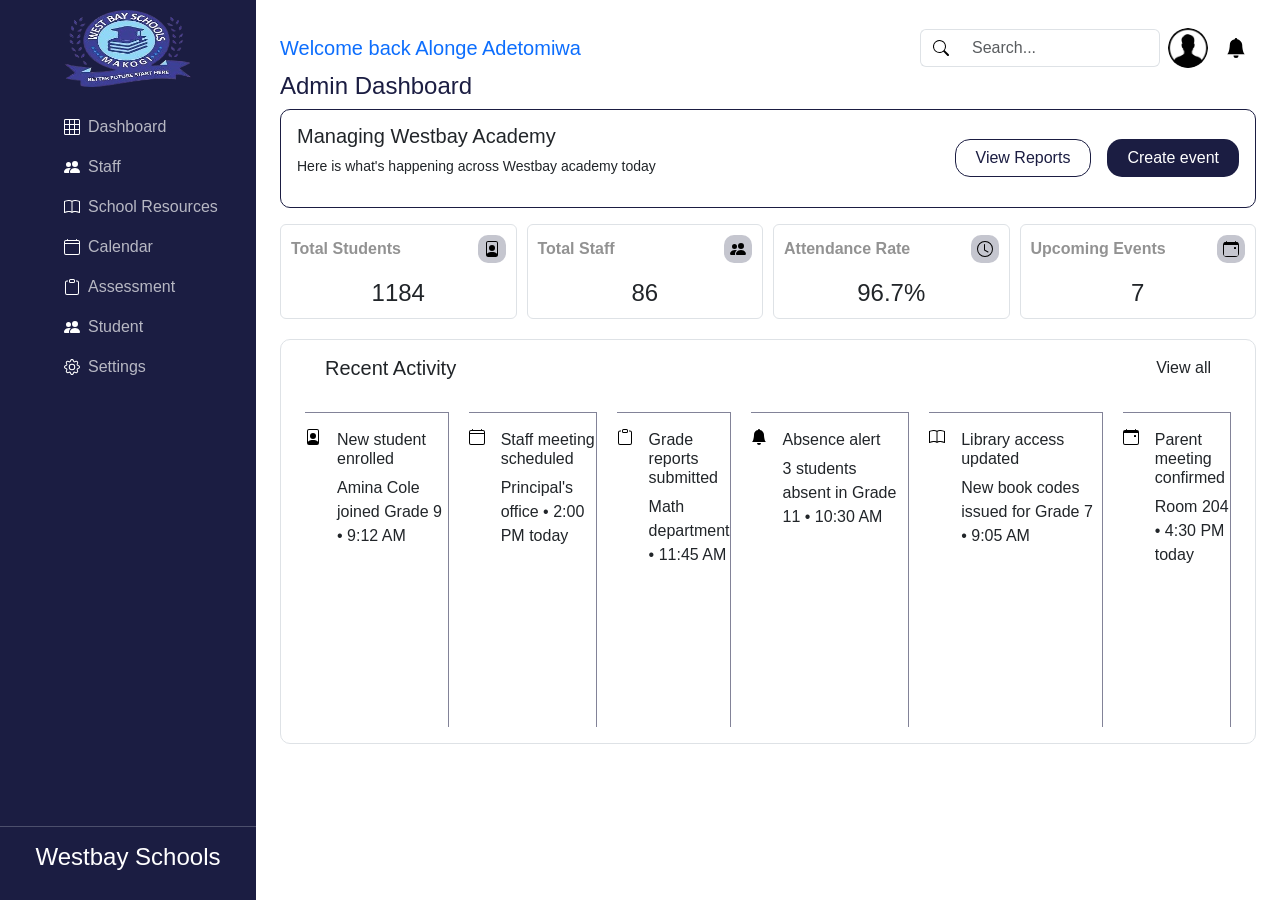
==== index.html @ 0455f5ca "Add files via upload" ====
<!doctype html>
<html lang="en">
  <head>
    <meta charset="UTF-8" />
    <meta name="viewport" content="width=device-width, initial-scale=1.0" />
    <title>Westbay school management app</title>
    <link rel="icon" type="image/png" href="img/logo-YlckUMDA.png" />
    <link
      href="https://cdn.jsdelivr.net/npm/bootstrap@5.3.8/dist/css/bootstrap.min.css"
      rel="stylesheet"
      integrity="sha384-sRIl4kxILFvY47J16cr9ZwB07vP4J8+LH7qKQnuqkuIAvNWLzeN8tE5YBujZqJLB"
      crossorigin="anonymous"
    />
    <script
      src="https://cdn.jsdelivr.net/npm/bootstrap@5.3.8/dist/js/bootstrap.bundle.min.js"
      integrity="sha384-FKyoEForCGlyvwx9Hj09JcYn3nv7wiPVlz7YYwJrWVcXK/BmnVDxM+D2scQbITxI"
      crossorigin="anonymous"
    ></script>
    <link rel="stylesheet" href="style.css" />
  </head>
  <body>
    <div class="sidebar">
      <div class="logo">
        <a href="index.html">
          <img src="img/logo-YlckUMDA.png" alt="" width="50%" class="" />
        </a>
      </div>

      <div class="sidebar-nav-links">
        <nav class="navbar navbar-expand">
          <ul class="d-flex flex-column gap-3">
            <li class="nav-item">
              <a
                href="index.html" id="active"
                class="text-decoration-none d-flex gap-2 align-items-center"
                ><img
                  src="img/grid-3x3.svg"
                  alt=""
                  class="nav-link"
                />Dashboard</a
              >
            </li>
            <li class="nav-item">
              <a
                href="staff.html"
                class="text-decoration-none d-flex gap-2 align-items-center"
                ><img
                  src="img/people-fill.svg"
                  alt=""
                  class="nav-link"
                />Staff</a
              >
            </li>
            <li class="nav-item">
              <a
                href="SchoolResources.html"
                class="text-decoration-none d-flex gap-2 align-items-center"
                ><img src="img/book.svg" alt="" class="nav-link" />School
                Resources</a
              >
            </li>
            <li class="nav-item">
              <a
                href="Calendar.html"
                class="text-decoration-none d-flex gap-2 align-items-center"
                ><img
                  src="img/calendar4.svg"
                  alt=""
                  class="nav-link"
                />Calendar</a
              >
            </li>
            <li class="nav-item">
              <a
                href="Assessment.html"
                class="text-decoration-none d-flex gap-2 align-items-center"
                ><img
                  src="img/clipboard.svg"
                  alt=""
                  class="nav-link"
                />Assessment</a
              >
            </li>
            <li class="nav-item">
              <a
                href=""
                class="text-decoration-none d-flex gap-2 align-items-center"
                ><img
                  src="img/people-fill.svg"
                  alt=""
                  class="nav-link"
                />Student</a
              >
            </li>
            <li class="nav-item">
              <a
                href=""
                class="text-decoration-none d-flex gap-2 align-items-center"
                ><img src="img/gear.svg" alt="" class="nav-link" />Settings</a
              >
            </li>
          </ul>
        </nav>
      </div>

      <div class="sidebar-bottom">
        <hr class="border-top"/>
        <h1 class="text-white text-center">Westbay Schools</h1>
      </div>
    </div>

    <main class="dashboard-main">
      <div class="main-top">
        <h1 class="h5 text-primary">Welcome back Alonge Adetomiwa</h1>

        <div class="main-top-right d-flex gap-2">
          <div class="search-box input-group">
            <span class="input-group-text bg-white border-end-0">
              <img src="img/search.svg" alt="Search" />
            </span>
            <input
              type="search"
              class="form-control border-start-0"
              placeholder="Search..."
              aria-label="Search"
            />
          </div>
          <img
            class="profile-avatar"
            src="img/Business avatar profile black icon_ Man of user vector symbol in trendy flat style isolated on  Male profile people diverse face for social network or web_.jpg"
            alt="User profile"
          />
          <button class="notification-button" type="button" aria-label="Notifications">
            <img src="img/bell-fill.svg" alt="" />
          </button>
        </div>

        
      </div>
      <div class=" ">
          <p class="h4" style="color: #1B1D42 ;">Admin Dashboard</p>
        <div class="hero-section d-flex flex-row justify-content-between align-items-center ">

          <div class="text">
            <p class="h5 fw-">Managing Westbay Academy</p>
            <p class="small">Here is what's happening across Westbay academy today</p>
          </div>

          <div class="button-hero d-flex flex-row gap-3">
            <button class="view">View Reports</button>
          <button class="create">Create event</button>
          </div>
        </div>

        <div class="cardi">
          <div class="card1 border rounded">
            <p class="h8 fw-50 text-left">Total Students <img src="img/file-person.svg" alt=""></p>
            <p class="h1 text-center">1184</p>
          </div>
          <div class="card2 border rounded">
            <p class="h8 fw-50">Total Staff <img src="img/people-fill.svg" alt=""></p>
            <p class="h1 text-center">86</p>
          </div>
          <div class="card3 border rounded">
            <p class="h8 fw-50">Attendance Rate <img src="img/clock.svg" alt=""></p>
            <p class="h1 text-center">96.7%</p>
          </div>
          <div class="card4 border rounded">
            <p class="h8 fw-50">Upcoming Events <img src="img/calendar-event.svg" alt=""></p>
            <p class="h1 text-center">7</p>
          </div>
        </div>
      </div>

      <div class="latest-post container w-100 border">

        <div class="latest-post-head">
          <p class="h5">Recent Activity</p>
          <p class="h8">View all</p>
        </div>
        <ul class="activity-list container">
          <li class="activity-item">
            <img src="img/file-person.svg" alt="">
            <div>
              <p class="h6">New student enrolled</p>
              <p>Amina Cole joined Grade 9 &bull; 9:12 AM</p>
            </div>
          </li>
          <li class="activity-item">
            <img src="img/calendar4.svg" alt="">
            <div>
              <p class="h6">Staff meeting scheduled</p>
              <p>Principal's office &bull; 2:00 PM today</p>
            </div>
          </li>
          <li class="activity-item">
            <img src="img/clipboard.svg" alt="">
            <div>
              <p class="h6">Grade reports submitted</p>
              <p>Math department &bull; 11:45 AM</p>
            </div>
          </li>
          <li class="activity-item">
            <img src="img/bell-fill.svg" alt="">
            <div>
              <p class="h6">Absence alert</p>
              <p>3 students absent in Grade 11 &bull; 10:30 AM</p>
            </div>
          </li>
          <li class="activity-item">
            <img src="img/book.svg" alt="">
            <div>
              <p class="h6">Library access updated</p>
              <p>New book codes issued for Grade 7 &bull; 9:05 AM</p>
            </div>
          </li>
          <li class="activity-item">
            <img src="img/calendar-event.svg" alt="">
            <div>
              <p class="h6">Parent meeting confirmed</p>
              <p>Room 204 &bull; 4:30 PM today</p>
            </div>
          </li>
        </ul>
      </div>
    </main>
  </body>
</html>
---- style.css ----
*{
    margin: 0;
    padding: 0;
    list-style: none;
    font-family: 'Poppins', sans-serif;
}

body{
    position: relative;
    display: flex;
    min-height: 100vh;
}


.sidebar{
     width: 260px;
     background: #1B1D42;
     height: 100vh;
     flex-shrink: 0;
    display: flex;
    flex-direction: column;
}

main{
    flex: 1;
    padding: 2rem;
}

.dashboard-main{
    box-sizing: border-box;
    min-width: 0;
    max-width: 1280px;
    padding: 1.5rem;
}

body:has(.dashboard-main) .sidebar{
    width: clamp(160px, 20vw, 260px);
    flex-basis: clamp(160px, 20vw, 260px);
}

.main-top{
    display: flex;
    align-items: center;
    justify-content: space-between;
    gap: 1rem;
    min-height: 48px;
}

.main-top h1{
    margin: 0;
    color: #1B1D42;
    white-space: nowrap;
}

.main-top-right{
    align-items: center;
}

.search-box{
    width: min(240px, 28vw);
}

.search-box img{
    width: 16px;
    height: 16px;
}

.search-box .input-group-text,
.search-box .form-control{
    border-color: #dee2e6;
}

.profile-avatar{
    width: 40px;
    height: 40px;
    border-radius: 50%;
    object-fit: cover;
}

.notification-button{
    display: grid;
    width: 40px;
    height: 40px;
    place-items: center;
    padding: 0;
    border: 0;
    background: transparent;
}

.notification-button img{
    width: 20px;
    height: 20px;
}

.sidebar .logo a {
    padding-top: 10px;
    display: flex;
    align-items: center;
    justify-content: center;
}

nav.navbar{
    margin-top: 20px;
}

.sidebar-nav-links img {
    filter: brightness(0) invert(1);
}

.sidebar-nav-links li{
    padding: 0 2rem;
    border-radius: 5px;
}

.sidebar-nav-links li:hover{
background: #9090907a;
padding: 0 2rem;

}

.sidebar-nav-links a{
    color: rgba(255, 255, 255, 0.688);
}

.sidebar-bottom{
    width: 100%;
    margin-top: auto;
    padding-bottom: 20px;
}

/* hr{
    width: 100%;
    border: 0;
    border-top: 1px solid rgba(255, 255, 255, 0.35);
} */

.sidebar-bottom h1{
    font-size: 1.5rem;
}

/* Main sections */

.hero-section{
 border: 1px solid #1B1D42;
 border-radius: 10px;
 padding: 14px 16px;
}

.button-hero button{
    border: none;
    padding: 6px 20px;
    border-radius: 15px;
}

button.view{
    background: none;
    border: 1px solid #1B1D42;
    color: #1B1D42;
}

button.create{
    background: #1B1D42;
    color: white;
}

.cardi{
    display: grid;
    grid-template-columns: repeat(4, minmax(0, 1fr));
    gap: 10px;
    margin-top: 16px;
}

.dashboard-main .cardi > div{
    min-width: 0;
    padding: 10px;
}

.dashboard-main .cardi p.h1{
    margin: 0.75rem 0 0;
    font-size: 1.5rem;
}

.cardi p.h8{
    display: flex;
    align-items: center;
    justify-content: space-between;
    gap: 10px;
    color: #3f3f3f91;
    font-weight:600;
}

.cardi p.h8 img{
    flex: 0 0 28px;
    width: 28px;
    height: 28px;
    padding: 6px;
    box-sizing: border-box;
    border-radius: 10px;
    background: #1b1d4240;
}

.latest-post{
    display: flex;
    box-sizing: border-box;
    flex-direction: column;
    height:45vh;
    border-radius: 10px;
    overflow: hidden;
}

.latest-post-head{
    display: flex;
    flex: 0 0 auto;
    justify-content: space-between;
    padding: 1rem 2rem;
}

.card1, .card2, .card3, .card4{
    padding: 9px;
}

/* @media (max-width: 900px){
    .dashboard-main .cardi{
        grid-template-columns: repeat(2, minmax(0, 1fr));
    }
}

@media (max-width: 520px){
    .dashboard-main .cardi{
        grid-template-columns: 1fr;
    }
} */

.latest-post{
    margin-top: 20px;
    overflow: auto;
}

.activity-list{
    display: flex;
    flex: 1;
    gap: 20px;
}

.activity-item{
    padding-top: 1rem;
    display: flex;
    align-items: baseline;
    gap: 1rem;
    border-right: 1px solid #1b1d428b;
    border-top: 1px solid #1b1d428b;
}

/* Staff Section */
.staff-heading{
    display: flex;
    align-items: center;
    justify-content: space-between;
}

.staff-heading button{
    border: none;
    padding: 10px 19px;
    border-radius: 10px;
    background: linear-gradient(45deg, #1B1D42, #141cb2);
    color: white;
    display: inline-flex;
    align-items: center;
    gap: 8px;
}

.staff-heading button.upload{
    background: none;
    border: 2px solid #1B1D42;
    color: #1B1D42;
    font-weight: 500;
}



.staff-heading-right button:last-child img {
    filter: brightness(0) invert(1);
}

.staff-courses{
    margin-top: 20px;
}

.staff-courses{
    color: white;
}

.staff-courses button{
    padding: 8px 55px;
    font-weight: 600;
    border: 1px solid rgba(0, 0, 0, 0.092);
       display: inline-flex;
    align-items: center;
    gap: 10px;
    border-radius: 5px;
}

.staff-courses button:active{
    background: #1B1D42;
}

.staff-search{
    display: flex;
    align-items: center;
    gap: 10px;
    width: min(100%, 420px);
    margin-top: 20px;
    padding: 0 14px;
    border: 1px solid #d7d9e0;
    border-radius: 6px;
    background: #fff;
}

.staff-search img{
    width: 18px;
    height: 18px;
}

.staff-search input{
    width: 100%;
    min-width: 0;
    padding: 12px 0;
    border: 0;
    outline: 0;
    background: transparent;
    font: inherit;
}

.staff-heading-right{
    display: flex;
    align-items: center;
    gap: 10px;
}

.staff-message{
    min-height: 20px;
    margin-top: 12px;
    color: #32765a;
    font-size: 0.8rem;
}

.staff-message.is-error{
    color: #b42318;
}

.staff-table-wrap{
    width: 100%;
    max-height: min(50vh, 560px);
    margin-top: 8px;
    overflow: auto;
    overscroll-behavior: contain;
    border: 1px solid #e7e9ee;
    border-radius: 6px;
    background: #fff;
}

.staff-table{
    width: 100%;
    min-width: 700px;
    border-collapse: collapse;
    text-align: left;
}

.staff-table th{
    position: sticky;
    top: 0;
    z-index: 1;
    padding: 12px 16px;
    background: #fafbfc;
    color: #858b97;
    font-size: 0.68rem;
    font-weight: 700;
    text-transform: uppercase;
}

.staff-table td{
    height: 58px;
    padding: 8px 16px;
    border-top: 1px solid #eceef2;
    color: #818897;
    font-size: 0.78rem;
}

.staff-name-block{
    display: flex;
    align-items: center;
    gap: 10px;
    min-width: 180px;
}

.staff-avatar{
    display: grid;
    flex: 0 0 30px;
    width: 30px;
    height: 30px;
    place-items: center;
    border-radius: 8px;
    background: linear-gradient(45deg, #1B1D42, #141cb2);
    color: #fff;
    font-size: 0.65rem;
    font-weight: 700;
}

.staff-name-details{
    display: flex;
    min-width: 0;
    flex-direction: column;
    gap: 3px;
}

.staff-name-details strong{
    overflow: hidden;
    color: #242631;
    font-size: 0.78rem;
    font-weight: 600;
    text-overflow: ellipsis;
    white-space: nowrap;
}

.staff-code{
    color: #9298a3;
    font-size: 0.65rem;
}

.staff-email{
    min-width: 210px;
}

.staff-role{
    min-width: 160px;
}

.staff-status{
    display: inline-block;
    padding: 4px 8px;
    border-radius: 5px;
    font-size: 0.65rem;
    font-weight: 600;
    white-space: nowrap;
}

.staff-status.is-active{
    background: #d9f7e8;
    color: #188653;
}

.staff-status.is-pending{
    background: #fff1cf;
    color: #9d6b00;
}

.staff-actions-heading{
    text-align: right;
}

.staff-row-actions{
    display: flex;
    align-items: center;
    justify-content: flex-end;
    gap: 6px;
}

.staff-row-action{
    display: grid;
    width: 24px;
    height: 24px;
    padding: 0;
    place-items: center;
    border: 0;
    border-radius: 4px;
    background: transparent;
    color: #737987;
    cursor: pointer;
}

.staff-row-action svg{
    width: 14px;
    height: 14px;
}

.staff-row-action.is-delete{
    color: #d92d20;
}

.staff-row-action:hover{
    background: #f0f1f4;
}

.staff-row-action.is-delete:hover{
    background: #fff0ee;
}

.staff-empty{
    padding: 24px;
    color: #818897;
    font-size: 0.875rem;
    text-align: center;
}

.staff-dialog{
    width: min(440px, calc(100% - 32px));
    margin: auto;
    padding: 24px;
    border: 1px solid #e7e9ee;
    border-radius: 8px;
    box-shadow: 0 18px 50px #11182733;
}

.staff-dialog::backdrop{
    background: #17182766;
}

.staff-dialog form{
    display: flex;
    flex-direction: column;
    gap: 10px;
}

.staff-dialog-heading{
    display: flex;
    align-items: center;
    justify-content: space-between;
    margin-bottom: 8px;
}

.staff-dialog-heading h2{
    color: #1b1d42;
    font-size: 1.15rem;
}

.staff-dialog-close{
    border: 0;
    background: transparent;
    color: #666;
    font-size: 1.5rem;
    cursor: pointer;
}

.staff-dialog label{
    color: #454957;
    font-size: 0.8rem;
    font-weight: 600;
}

.staff-dialog input,
.staff-dialog select{
    width: 100%;
    padding: 10px 11px;
    border: 1px solid #d7d9e0;
    border-radius: 5px;
    background: #fff;
    color: #242631;
    font: inherit;
}

.staff-dialog-actions{
    display: flex;
    justify-content: flex-end;
    gap: 8px;
    margin-top: 12px;
}

.staff-dialog-actions button{
    padding: 9px 13px;
    border: 1px solid #1b1d42;
    border-radius: 5px;
    background: #1b1d42;
    color: #fff;
    cursor: pointer;
}

.staff-dialog-actions .staff-cancel{
    background: #fff;
    color: #1b1d42;
}

.resource-header{
    display: flex;
    align-items: center;
    justify-content: space-between;
}

.resource-header-right select{
    min-width: 190px;
    padding: 9px 10px 9px 10px;
    border: 1px solid #1b1d42;
    border-radius: 5px;
    background: #fff;
    color: #1b1d42;
    font: inherit;
    font-weight: 600;
    cursor: pointer;
}

.resource-header-right select:focus{
    /* outline: 3px solid rgba(27, 29, 66, 0.2); */
    outline-offset: 2px;
}

.resource-header-right select option{
    background: #fff;
    color: #1b1d42;
    text-align: center;
    outline: none;
}


.upload{
    background: linear-gradient(45deg, #1B1D42, #141cb2);
    color: white;
    font-weight: 500;
    align-items: center;
    gap: 8px;   
    font-size: 0.9rem;
    border: none;
    border-radius: 10px;
    padding: 10px 19px;
}
.resource-header-right button.upload img{
    filter: brightness(0) invert(1);
}

.resource-header-right{
    display: flex;
    align-items: center;
    gap: 12px;
}

.resource-message{
    min-height: 1.5rem;
    margin: 18px 0 0;
    color: #356b4b;
    font-size: 0.9rem;
}

.resource-message.is-error{
    color: #a32d36;
}

.resource-grid{
    display: grid;
    grid-template-columns: repeat(auto-fill, minmax(min(100%, 260px), 1fr));
    gap: 16px;
    margin-top: 8px;
}

.resource-card{
    min-width: 0;
    padding: 18px;
    border: 1px solid #d8dce5;
    border-radius: 6px;
    background: #fff;
}

.resource-card-top,
.resource-card-footer,
.resource-card-actions{
    display: flex;
    align-items: center;
    justify-content: space-between;
    gap: 12px;
}

.resource-file-type,
.resource-card-category{
    color: #515970;
    font-size: 0.78rem;
    font-weight: 700;
    text-transform: uppercase;
}

.resource-card-status{
    color: #356b4b;
    font-size: 0.8rem;
    font-weight: 600;
}

.resource-card-name{
    overflow-wrap: anywhere;
    margin: 18px 0 8px;
    color: #1b1d42;
    font-size: 1rem;
    font-weight: 700;
}

.resource-card-size{
    color: #687084;
    font-size: 0.85rem;
}

.resource-card-footer{
    margin-top: 18px;
    padding-top: 14px;
    border-top: 1px solid #e6e8ee;
}

.resource-card-actions a,
.resource-card-actions button{
    border: 0;
    background: transparent;
    color: #1b1d42;
    font: inherit;
    font-size: 0.88rem;
    font-weight: 700;
    text-decoration: none;
    cursor: pointer;
}

.resource-card-actions button{
    color: #a32d36;
}

.resource-empty{
    margin-top: 28px;
    color: #687084;
    text-align: center;
}

/* [hidden]{
    display: none !important;
} */

@media (max-width: 700px){
    .resource-header,
    .resource-header-right{
        align-items: stretch;
        flex-direction: column;
    }

    .resource-header-right select,
    .resource-header-right .upload{
        width: 100%;
    }
}
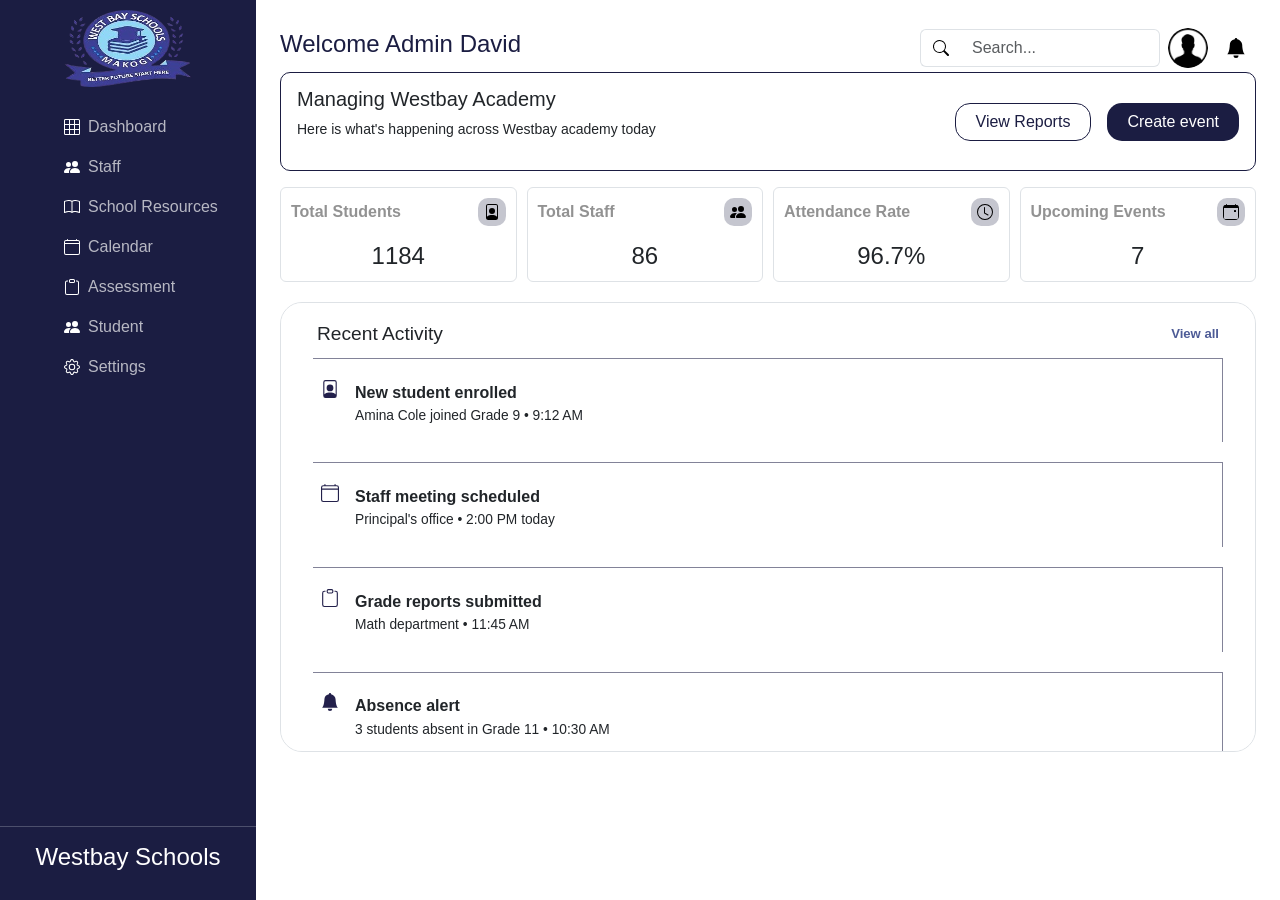
==== commit a4d0f2e8: "Add files via upload" ====
--- a/index.html
+++ b/index.html
@@ -111,7 +111,7 @@
 
     <main class="dashboard-main">
       <div class="main-top">
-        <h1 class="h5 text-primary">Welcome back Alonge Adetomiwa</h1>
+       <p class="h4" style="color: #1B1D42; ">Welcome Admin David</p>
 
         <div class="main-top-right d-flex gap-2">
           <div class="search-box input-group">
@@ -138,7 +138,7 @@
         
       </div>
       <div class=" ">
-          <p class="h4" style="color: #1B1D42 ;">Admin Dashboard</p>
+          <!-- <p class="h4" style="color: #1B1D42 ;">Admin Dashboard</p> -->
         <div class="hero-section d-flex flex-row justify-content-between align-items-center ">
 
           <div class="text">
--- a/style.css
+++ b/style.css
@@ -199,22 +199,84 @@
     background: #1b1d4240;
 }
 
-.latest-post{
-    display: flex;
-    box-sizing: border-box;
+.latest-post {
+    display: flex;
     flex-direction: column;
-    height:45vh;
-    border-radius: 10px;
+    min-height: 42vh;
+    border-radius: 22px;
     overflow: hidden;
-}
-
-.latest-post-head{
-    display: flex;
-    flex: 0 0 auto;
+    background: rgba(255, 255, 255, 0.8);
+    border: 1px solid rgba(27, 29, 66, 0.08);
+    box-shadow: var(--shadow);
+    margin-top: 1.5rem;
+    overflow: auto;
+    max-height: 50vh;
+}
+
+.latest-post-head {
+    display: flex;
+    align-items: center;
     justify-content: space-between;
-    padding: 1rem 2rem;
-}
-
+    padding: 1.2rem 1.5rem 0.8rem;
+    border-bottom: 1px solid var(--line);
+}
+
+.latest-post-head .h5 {
+    margin: 0;
+    font-weight: 6 00;
+    font-size: 1.2rem;
+}
+
+.latest-post-head .h8 {
+    margin: 0;
+    color: #4d5b96;
+    font-size: 0.82rem;
+    font-weight: 600;
+}
+
+.activity-list {
+    display: flex;
+    flex-direction: column;
+    gap: 0;
+    padding: 0 1.25rem 1rem;
+    margin: 0;
+}
+
+.activity-item {
+    display: flex;
+    align-items: flex-start;
+    gap: 0.9rem;
+    padding: 1rem 0.5rem;
+    border-bottom: 1px solid var(--line);
+}
+
+.activity-item:last-child {
+    border-bottom: none;
+}
+
+.activity-item img {
+    width: 18px;
+    height: 18px;
+    margin-top: 0.3rem;
+    filter: brightness(0) saturate(100%) invert(19%) sepia(23%) saturate(1171%) hue-rotate(204deg) brightness(87%) contrast(110%);
+}
+
+.activity-item div {
+    flex: 1;
+}
+
+.activity-item .h6 {
+    margin: 0 0 0.25rem;
+    color: var(--navy);
+    font-weight: 700;
+    font-size: 1rem;
+}
+
+.activity-item p:last-child {
+    margin: 0;
+    color: var(--muted);
+    font-size: 0.86rem;
+}
 .card1, .card2, .card3, .card4{
     padding: 9px;
 }
@@ -727,13 +789,5 @@
 
 @media (max-width: 700px){
     .resource-header,
-    .resource-header-right{
-        align-items: stretch;
-        flex-direction: column;
-    }
-
-    .resource-header-right select,
-    .resource-header-right .upload{
-        width: 100%;
-    }
-}
+   
+}
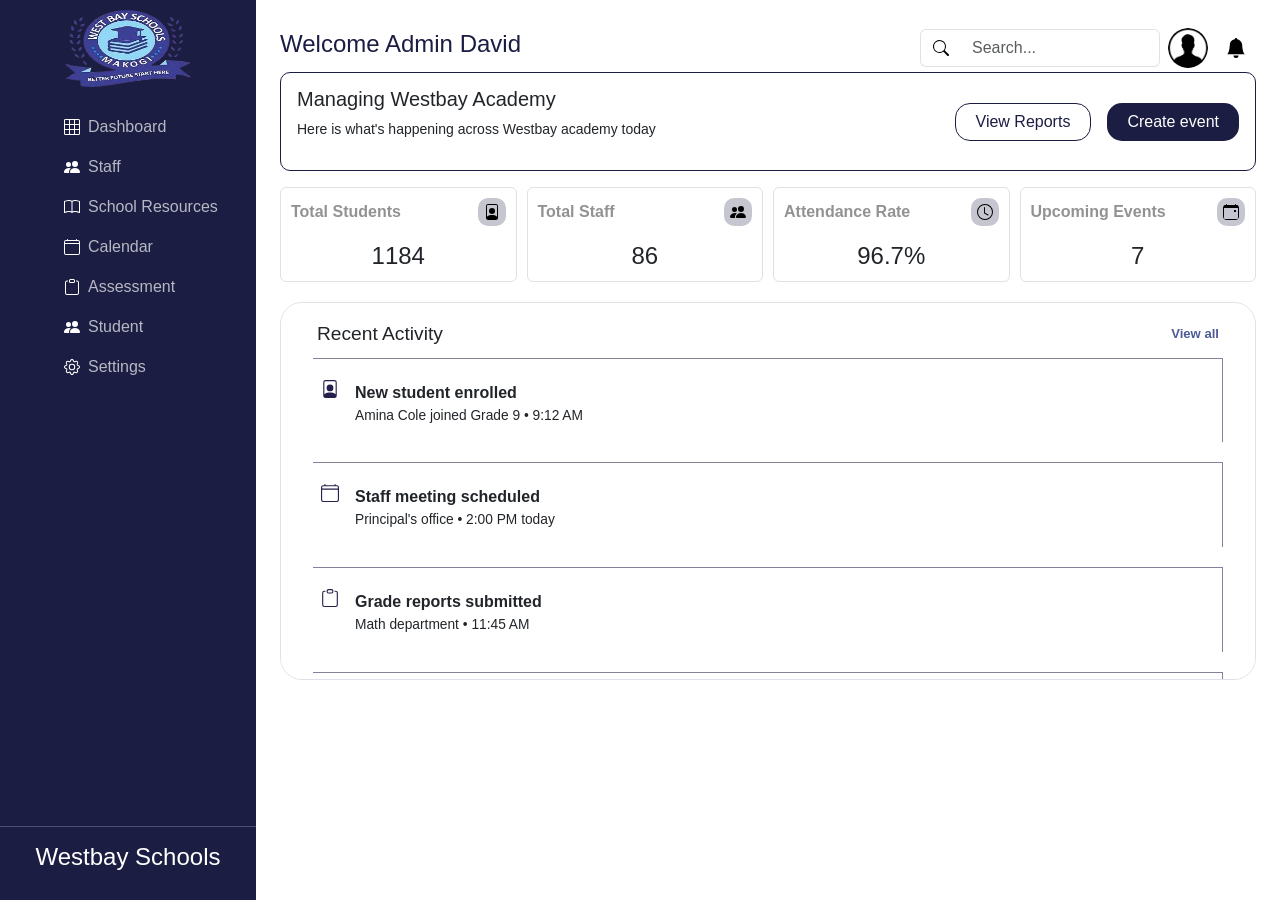
==== commit 923ce853: "Add files via upload" ====
--- a/index.html
+++ b/index.html
@@ -16,6 +16,7 @@
       integrity="sha384-FKyoEForCGlyvwx9Hj09JcYn3nv7wiPVlz7YYwJrWVcXK/BmnVDxM+D2scQbITxI"
       crossorigin="anonymous"
     ></script>
+    <script src="navigation.js" defer></script>
     <link rel="stylesheet" href="style.css" />
   </head>
   <body>
@@ -108,6 +109,11 @@
         <h1 class="text-white text-center">Westbay Schools</h1>
       </div>
     </div>
+
+    <button class="mobile-menu-toggle" type="button" aria-label="Open navigation menu" aria-controls="primary-sidebar" aria-expanded="false">
+      <span></span><span></span><span></span>
+    </button>
+    <button class="sidebar-backdrop" type="button" aria-label="Close navigation menu" hidden></button>
 
     <main class="dashboard-main">
       <div class="main-top">
--- a/style.css
+++ b/style.css
@@ -19,6 +19,11 @@
      flex-shrink: 0;
     display: flex;
     flex-direction: column;
+}
+
+.mobile-menu-toggle,
+.sidebar-backdrop{
+    display: none;
 }
 
 main{
@@ -210,7 +215,7 @@
     box-shadow: var(--shadow);
     margin-top: 1.5rem;
     overflow: auto;
-    max-height: 50vh;
+    max-height: 35vh;
 }
 
 .latest-post-head {
@@ -788,6 +793,169 @@
 } */
 
 @media (max-width: 700px){
-    .resource-header,
-   
-}
+    body{
+        display: block;
+        overflow-x: hidden;
+    }
+
+    main,
+    .dashboard-main{
+        width: 100%;
+        max-width: none;
+        padding: 1rem;
+    }
+
+    .sidebar,
+    body:has(.dashboard-main) .sidebar{
+        position: fixed;
+        top: 0;
+        right: 0;
+        bottom: 0;
+        z-index: 1002;
+        width: min(300px, 86vw);
+        height: 100vh;
+        height: 100dvh;
+        flex-basis: auto;
+        overflow-y: auto;
+        transform: translateX(100%);
+        visibility: hidden;
+        transition: transform 250ms ease, visibility 250ms ease;
+        box-shadow: -12px 0 30px #11182733;
+    }
+
+    body.sidebar-open .sidebar{
+        transform: translateX(0);
+        visibility: visible;
+        backdrop-filter: blur(20px);
+    }
+
+    .sidebar-backdrop{
+        position: fixed;
+        inset: 0;
+        z-index: 1001;
+        display: block;
+        border: 0;
+        background: #11182780;
+    }
+
+    .sidebar-backdrop[hidden]{
+        display: none;
+    }
+
+    .mobile-menu-toggle{
+        position: fixed;
+        top: 0.75rem;
+        right: 0.75rem;
+        z-index: 1003;
+        display: flex;
+        width: 44px;
+        height: 44px;
+        flex-direction: column;
+        align-items: center;
+        justify-content: center;
+        gap: 5px;
+        padding: 0;
+        border: 1px solid #d9dce5;
+        border-radius: 6px;
+        background: #fff;
+        cursor: pointer;
+    }
+
+    .mobile-menu-toggle span{
+        width: 20px;
+        height: 2px;
+        border-radius: 2px;
+        background: #1b1d42;
+    }
+
+    body.sidebar-open{
+        overflow: hidden;
+    }
+
+    .main-top{
+        align-items: flex-start;
+        flex-wrap: wrap;
+        padding-right: 3rem;
+    }
+
+    .main-top h1{
+        white-space: normal;
+    }
+
+    .main-top-right{
+        width: 100%;
+        flex-wrap: wrap;
+    }
+
+    .search-box{
+        width: min(100%, 240px);
+        flex: 1 1 180px;
+    }
+
+    .hero-section{
+        align-items: flex-start !important;
+        flex-direction: column !important;
+        gap: 1rem;
+    }
+
+    .button-hero{
+        flex-wrap: wrap;
+    }
+
+    .dashboard-main .cardi{
+        grid-template-columns: repeat(2, minmax(0, 1fr));
+    }
+
+    .latest-post{
+        max-height: none;
+        min-height: 0;
+    }
+
+    .activity-list{
+        flex-direction: column;
+        gap: 0;
+    }
+
+    .activity-item{
+        border-right: 0;
+    }
+
+    .staff-heading,
+    .resource-header{
+        align-items: flex-start;
+        flex-direction: column;
+        gap: 1rem;
+    }
+
+    .staff-heading-right,
+    .resource-header-right{
+        width: 100%;
+        flex-wrap: wrap;
+    }
+
+    .staff-heading-right button,
+    .resource-header-right button.upload{
+        max-width: 100%;
+        padding: 9px 12px;
+    }
+
+    .resource-header-right select{
+        min-width: 0;
+        flex: 1 1 150px;
+    }
+}
+
+@media (max-width: 420px){
+    .dashboard-main .cardi{
+        grid-template-columns: 1fr;
+    }
+
+    .staff-heading-right{
+        align-items: stretch;
+        flex-direction: column;
+    }
+
+    .staff-heading-right button{
+        justify-content: center;
+    }
+}
